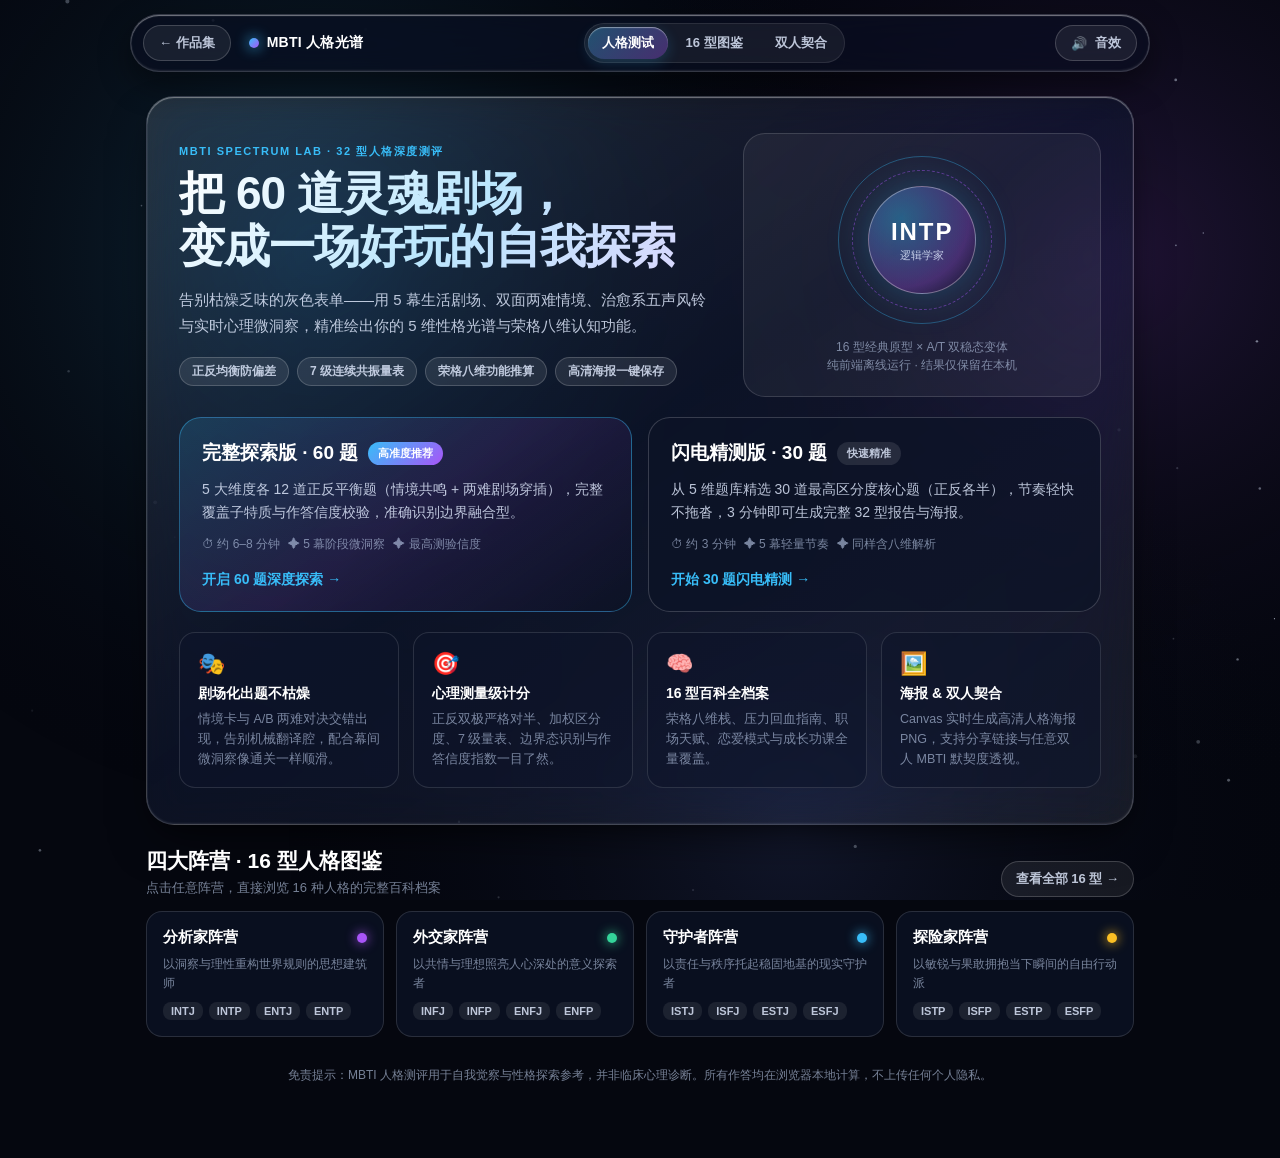
==== works/mbti-test/index.html @ 8639de43 "feat(mbti): 新增 MBTI 人格光谱测试作品并接入作品集" ====
<!DOCTYPE html>
<html lang="zh-CN">
<head>
  <meta charset="UTF-8" />
  <meta name="viewport" content="width=device-width, initial-scale=1.0, viewport-fit=cover" />
  <title>MBTI 人格光谱测试 · 尘狩作品集</title>
  <link rel="icon" type="image/svg+xml" href="../../assets/favicon.svg" />
  <link rel="stylesheet" href="style.css?v=20261125" />
</head>
<body>
  <canvas id="auroraCanvas" aria-hidden="true"></canvas>

  <header class="topbar">
    <div class="topbar-inner">
      <div class="top-left">
        <a class="pill-btn ghost" href="../../index.html">← 作品集</a>
        <button class="brand-btn" id="brandHomeBtn" type="button" aria-label="返回测试首页">
          <span class="brand-dot" aria-hidden="true"></span>
          <span class="brand-name">MBTI 人格光谱</span>
        </button>
      </div>
      <nav class="top-nav" aria-label="功能导航">
        <button class="nav-pill is-active" type="button" data-nav="home">人格测试</button>
        <button class="nav-pill" type="button" data-nav="atlas">16 型图鉴</button>
        <button class="nav-pill" type="button" data-nav="match">双人契合</button>
      </nav>
      <div class="top-right">
        <button class="pill-btn ghost icon-pill" id="soundToggleBtn" type="button" title="开关互动音效" aria-pressed="true">
          <span id="soundIcon" aria-hidden="true">🔊</span>
          <span class="hide-sm">音效</span>
        </button>
      </div>
    </div>
  </header>

  <main id="app" class="app-shell" aria-live="polite"></main>

  <div id="toast" class="toast" role="status" aria-live="polite"></div>

  <!-- 经典脚本按依赖顺序加载（兼容 GitHub Pages 与 file:// 双击离线运行） -->
  <script src="js/questions.js?v=20261125"></script>
  <script src="js/types-data.js?v=20261125"></script>
  <script src="js/audio-fx.js?v=20261125"></script>
  <script src="js/engine.js?v=20261125"></script>
  <script src="js/app.js?v=20261125"></script>
</body>
</html>
---- works/mbti-test/style.css ----
/* ============================================================================
 * style.css — MBTI 人格光谱测试 · 液态玻璃深空极光界面
 * 与主站 chenshou666.github.io 视觉体系一脉相承，纯原生 CSS 零外链
 * ========================================================================== */
:root {
  --bg: #05070f;
  --ink: #ffffff;
  --ink-2: rgba(226, 236, 255, 0.82);
  --ink-3: rgba(188, 204, 232, 0.62);
  --cyan: #38bdf8;
  --indigo: #818cf8;
  --violet: #a855f7;
  --green: #34d399;
  --rose: #fb7185;
  --amber: #fbbf24;
  --accent: #38bdf8;
  --accent-2: #a855f7;
  --glass: linear-gradient(145deg, rgba(255, 255, 255, 0.13) 0%, rgba(16, 23, 44, 0.68) 48%, rgba(255, 255, 255, 0.08) 100%);
  --glass-soft: rgba(15, 22, 42, 0.62);
  --border: rgba(255, 255, 255, 0.18);
  --border-strong: rgba(255, 255, 255, 0.34);
  --rim: inset 0 1px 1px rgba(255, 255, 255, 0.45), inset 0 -1px 2px rgba(255, 255, 255, 0.1);
  --shadow: 0 22px 48px -14px rgba(0, 0, 0, 0.58), 0 6px 18px -6px rgba(0, 0, 0, 0.35);
  --ease: cubic-bezier(0.16, 1, 0.3, 1);
  --spring: cubic-bezier(0.22, 1.32, 0.36, 1);
  --r-xl: 28px;
  --r-l: 22px;
  --r-m: 16px;
  --r-s: 12px;
}

*, *::before, *::after {
  box-sizing: border-box;
}

html, body {
  margin: 0;
  padding: 0;
  min-height: 100vh;
  background: var(--bg);
  color: var(--ink);
  font-family: -apple-system, BlinkMacSystemFont, "SF Pro Display", "SF Pro Text",
    "PingFang SC", "Helvetica Neue", "Microsoft YaHei", sans-serif;
  -webkit-font-smoothing: antialiased;
  overflow-x: hidden;
}

h1, h2, h3, h4, p, ul {
  margin: 0;
}

button, select, input {
  font-family: inherit;
  color: inherit;
}

button {
  cursor: pointer;
}

a {
  color: var(--cyan);
  text-decoration: none;
}

#auroraCanvas {
  position: fixed;
  inset: 0;
  width: 100%;
  height: 100%;
  z-index: 0;
  pointer-events: none;
}

/* ==================== 顶部液态玻璃胶囊栏 ==================== */
.topbar {
  position: sticky;
  top: 0;
  z-index: 30;
  padding: 14px 16px 6px;
}

.topbar-inner {
  max-width: 1020px;
  margin: 0 auto;
  display: flex;
  align-items: center;
  justify-content: space-between;
  gap: 12px;
  padding: 8px 12px;
  border-radius: 999px;
  background: rgba(10, 15, 31, 0.72);
  border: 1px solid var(--border);
  box-shadow: var(--rim), 0 12px 32px rgba(0, 0, 0, 0.45);
  backdrop-filter: blur(22px) saturate(180%);
  -webkit-backdrop-filter: blur(22px) saturate(180%);
}

.top-left, .top-right {
  display: flex;
  align-items: center;
  gap: 8px;
}

.brand-btn {
  display: inline-flex;
  align-items: center;
  gap: 8px;
  border: 0;
  background: transparent;
  padding: 6px 10px;
  border-radius: 999px;
  font-weight: 700;
  font-size: 14px;
  letter-spacing: 0.02em;
  transition: background 0.2s ease;
}

.brand-btn:hover {
  background: rgba(255, 255, 255, 0.08);
}

.brand-dot {
  width: 10px;
  height: 10px;
  border-radius: 50%;
  background: linear-gradient(135deg, var(--accent), var(--accent-2));
  box-shadow: 0 0 14px var(--accent);
}

.top-nav {
  display: flex;
  align-items: center;
  gap: 4px;
  padding: 3px;
  border-radius: 999px;
  background: rgba(255, 255, 255, 0.06);
  border: 1px solid rgba(255, 255, 255, 0.09);
}

.nav-pill {
  border: 0;
  background: transparent;
  color: var(--ink-2);
  font-size: 13px;
  font-weight: 600;
  padding: 7px 14px;
  border-radius: 999px;
  transition: all 0.25s var(--ease);
  white-space: nowrap;
}

.nav-pill:hover {
  color: var(--ink);
  background: rgba(255, 255, 255, 0.08);
}

.nav-pill.is-active {
  color: #ffffff;
  background: linear-gradient(135deg, rgba(56, 189, 248, 0.34), rgba(168, 85, 247, 0.34));
  box-shadow: inset 0 1px 1px rgba(255, 255, 255, 0.45), 0 4px 14px rgba(56, 189, 248, 0.2);
}

/* ==================== 按钮与玻璃面板 ==================== */
.pill-btn, .btn {
  display: inline-flex;
  align-items: center;
  justify-content: center;
  gap: 8px;
  border-radius: 999px;
  border: 1px solid var(--border);
  padding: 8px 15px;
  font-size: 13px;
  font-weight: 600;
  transition: transform 0.22s var(--spring), background 0.22s ease, border-color 0.22s ease, box-shadow 0.22s ease;
  white-space: nowrap;
}

.pill-btn.ghost, .btn-ghost {
  background: rgba(255, 255, 255, 0.07);
  color: var(--ink-2);
}

.pill-btn.ghost:hover, .btn-ghost:hover {
  background: rgba(255, 255, 255, 0.14);
  color: #fff;
  border-color: var(--border-strong);
}

.btn {
  padding: 12px 22px;
  font-size: 14px;
}

.btn:active, .pill-btn:active {
  transform: scale(0.97);
}

.btn-primary {
  background: linear-gradient(135deg, var(--accent), var(--accent-2));
  border-color: rgba(255, 255, 255, 0.32);
  color: #fff;
  box-shadow: 0 10px 26px -8px rgba(56, 189, 248, 0.55), inset 0 1px 1px rgba(255, 255, 255, 0.48);
}

.btn-primary:hover {
  transform: translateY(-2px);
  box-shadow: 0 14px 32px -8px rgba(168, 85, 247, 0.62), inset 0 1px 1px rgba(255, 255, 255, 0.6);
}

.btn-soft {
  background: rgba(255, 255, 255, 0.11);
  color: #fff;
  box-shadow: var(--rim);
}

.btn-soft:hover {
  background: rgba(255, 255, 255, 0.18);
  transform: translateY(-1px);
}

.btn-sm {
  padding: 8px 14px;
  font-size: 13px;
}

.panel {
  background: var(--glass);
  border: 1px solid var(--border);
  border-radius: var(--r-xl);
  box-shadow: var(--rim), var(--shadow);
  backdrop-filter: blur(22px) saturate(175%);
  -webkit-backdrop-filter: blur(22px) saturate(175%);
  padding: 26px;
}

.eyebrow {
  font-size: 11px;
  font-weight: 700;
  letter-spacing: 0.14em;
  text-transform: uppercase;
  color: var(--cyan);
  margin-bottom: 8px;
}

.chip {
  display: inline-flex;
  align-items: center;
  gap: 6px;
  padding: 5px 12px;
  border-radius: 999px;
  font-size: 12px;
  font-weight: 600;
  background: rgba(255, 255, 255, 0.09);
  border: 1px solid rgba(255, 255, 255, 0.18);
  color: var(--ink-2);
}

/* ==================== 主内容容器 ==================== */
.app-shell {
  position: relative;
  z-index: 2;
  max-width: 1020px;
  margin: 0 auto;
  padding: 18px 16px 72px;
}

.view-enter {
  animation: fadeUp 0.42s var(--ease) both;
}

@keyframes fadeUp {
  from {
    opacity: 0;
    transform: translateY(14px);
  }
  to {
    opacity: 1;
    transform: translateY(0);
  }
}

/* ==================== 首页 Landing ==================== */
.hero-panel {
  position: relative;
  overflow: hidden;
  padding: 36px 32px;
}

.hero-grid {
  display: grid;
  grid-template-columns: 1.35fr 0.9fr;
  gap: 28px;
  align-items: center;
}

.hero-title {
  font-size: clamp(30px, 4.8vw, 46px);
  line-height: 1.15;
  font-weight: 800;
  letter-spacing: -0.02em;
  background: linear-gradient(135deg, #ffffff 0%, #bae6fd 52%, #ddd6fe 100%);
  -webkit-background-clip: text;
  background-clip: text;
  color: transparent;
}

.hero-sub {
  margin-top: 14px;
  font-size: 15px;
  line-height: 1.75;
  color: var(--ink-2);
}

.hero-badges {
  display: flex;
  flex-wrap: wrap;
  gap: 8px;
  margin-top: 18px;
}

.hero-orb-stage {
  display: flex;
  flex-direction: column;
  align-items: center;
  justify-content: center;
  gap: 14px;
  padding: 22px;
  border-radius: var(--r-l);
  background: rgba(255, 255, 255, 0.05);
  border: 1px solid rgba(255, 255, 255, 0.14);
}

.orb-ring {
  position: relative;
  width: 168px;
  height: 168px;
  display: grid;
  place-items: center;
}

.orb-ring::before, .orb-ring::after {
  content: "";
  position: absolute;
  inset: 0;
  border-radius: 50%;
  border: 1.5px solid rgba(56, 189, 248, 0.35);
  animation: spinSlow 18s linear infinite;
}

.orb-ring::after {
  inset: 14px;
  border-style: dashed;
  border-color: rgba(168, 85, 247, 0.45);
  animation-direction: reverse;
  animation-duration: 24s;
}

@keyframes spinSlow {
  to { transform: rotate(360deg); }
}

.orb-core {
  width: 108px;
  height: 108px;
  border-radius: 50%;
  display: flex;
  flex-direction: column;
  align-items: center;
  justify-content: center;
  background: radial-gradient(circle at 30% 30%, rgba(56, 189, 248, 0.42), rgba(168, 85, 247, 0.3) 65%, rgba(9, 13, 28, 0.92));
  border: 1px solid rgba(255, 255, 255, 0.35);
  box-shadow: 0 0 42px rgba(56, 189, 248, 0.28);
}

.orb-core strong {
  font-size: 24px;
  letter-spacing: 0.08em;
}

.orb-core span {
  font-size: 11px;
  color: var(--ink-2);
  margin-top: 2px;
}

.orb-caption {
  font-size: 12px;
  color: var(--ink-3);
  text-align: center;
  line-height: 1.5;
}

/* 模式选择卡片 */
.mode-grid {
  display: grid;
  grid-template-columns: repeat(2, minmax(0, 1fr));
  gap: 16px;
  margin-top: 20px;
}

.mode-card {
  position: relative;
  display: flex;
  flex-direction: column;
  gap: 12px;
  padding: 22px;
  border-radius: var(--r-l);
  background: rgba(13, 20, 40, 0.72);
  border: 1px solid var(--border);
  text-align: left;
  transition: transform 0.25s var(--spring), border-color 0.25s ease, box-shadow 0.25s ease;
}

.mode-card:hover {
  transform: translateY(-4px);
  border-color: rgba(56, 189, 248, 0.6);
  box-shadow: 0 18px 36px -14px rgba(56, 189, 248, 0.35);
}

.mode-card.recommended {
  background: linear-gradient(145deg, rgba(56, 189, 248, 0.16), rgba(168, 85, 247, 0.13), rgba(12, 18, 36, 0.8));
  border-color: rgba(56, 189, 248, 0.42);
}

.mode-head {
  display: flex;
  align-items: center;
  justify-content: space-between;
  gap: 10px;
}

.mode-head h3 {
  font-size: 19px;
  font-weight: 700;
}

.mode-tag {
  padding: 4px 10px;
  border-radius: 999px;
  font-size: 11px;
  font-weight: 700;
  background: linear-gradient(135deg, var(--cyan), var(--violet));
  color: #fff;
}

.mode-tag.soft {
  background: rgba(255, 255, 255, 0.1);
  color: var(--ink-2);
}

.mode-desc {
  font-size: 14px;
  line-height: 1.65;
  color: var(--ink-2);
}

.mode-meta {
  display: flex;
  flex-wrap: wrap;
  gap: 8px;
  font-size: 12px;
  color: var(--ink-3);
}

.mode-cta {
  margin-top: auto;
  padding-top: 6px;
  font-size: 14px;
  font-weight: 700;
  color: var(--cyan);
}

/* 恢复进度条 */
.resume-banner {
  margin-top: 16px;
  padding: 16px 20px;
  border-radius: var(--r-m);
  background: rgba(52, 211, 153, 0.12);
  border: 1px solid rgba(52, 211, 153, 0.35);
  display: flex;
  align-items: center;
  justify-content: space-between;
  gap: 14px;
  flex-wrap: wrap;
}

.resume-banner p {
  font-size: 14px;
  color: #d1fae5;
}

/* 首页亮点特性网格 */
.feature-strip {
  display: grid;
  grid-template-columns: repeat(4, minmax(0, 1fr));
  gap: 14px;
  margin-top: 20px;
}

.feat-box {
  padding: 18px;
  border-radius: var(--r-m);
  background: rgba(14, 21, 42, 0.6);
  border: 1px solid rgba(255, 255, 255, 0.12);
}

.feat-icon {
  font-size: 22px;
  margin-bottom: 8px;
}

.feat-box h4 {
  font-size: 14px;
  margin-bottom: 6px;
}

.feat-box p {
  font-size: 12.5px;
  line-height: 1.6;
  color: var(--ink-3);
}

/* 四大阵营预览 */
.section-block {
  margin-top: 22px;
}

.section-head {
  display: flex;
  align-items: flex-end;
  justify-content: space-between;
  gap: 12px;
  margin-bottom: 14px;
}

.section-head h2 {
  font-size: 21px;
  font-weight: 700;
}

.section-head p {
  font-size: 13px;
  color: var(--ink-3);
  margin-top: 4px;
}

.group-preview-grid {
  display: grid;
  grid-template-columns: repeat(4, minmax(0, 1fr));
  gap: 12px;
}

.group-mini {
  padding: 16px;
  border-radius: var(--r-m);
  background: rgba(13, 20, 40, 0.65);
  border: 1px solid rgba(255, 255, 255, 0.13);
  cursor: pointer;
  transition: transform 0.22s var(--spring), border-color 0.22s ease;
}

.group-mini:hover {
  transform: translateY(-3px);
  border-color: var(--grp-color, var(--cyan));
}

.group-mini-top {
  display: flex;
  align-items: center;
  justify-content: space-between;
  margin-bottom: 8px;
}

.group-dot {
  width: 10px;
  height: 10px;
  border-radius: 50%;
  background: var(--grp-color, var(--cyan));
  box-shadow: 0 0 12px var(--grp-color, var(--cyan));
}

.group-mini h3 {
  font-size: 15px;
}

.group-mini p {
  font-size: 12px;
  color: var(--ink-3);
  line-height: 1.55;
  margin: 6px 0 10px;
}

.group-type-pills {
  display: flex;
  flex-wrap: wrap;
  gap: 6px;
}

.mini-code {
  padding: 3px 8px;
  border-radius: 8px;
  font-size: 11px;
  font-weight: 700;
  background: rgba(255, 255, 255, 0.08);
  color: var(--ink-2);
}

/* ==================== 沉浸式答题舞台 ==================== */
.quiz-wrap {
  max-width: 780px;
  margin: 0 auto;
}

.quiz-header {
  display: flex;
  align-items: center;
  justify-content: space-between;
  gap: 12px;
  margin-bottom: 12px;
  flex-wrap: wrap;
}

.act-pill {
  display: inline-flex;
  align-items: center;
  gap: 8px;
  padding: 6px 14px;
  border-radius: 999px;
  background: rgba(255, 255, 255, 0.09);
  border: 1px solid rgba(255, 255, 255, 0.18);
  font-size: 13px;
  font-weight: 700;
}

.act-pill .act-badge {
  font-size: 10px;
  letter-spacing: 0.1em;
  padding: 2px 7px;
  border-radius: 999px;
  background: linear-gradient(135deg, var(--accent), var(--accent-2));
  color: #fff;
}

.quiz-counter {
  font-size: 13px;
  color: var(--ink-2);
  font-weight: 600;
}

/* 5 幕分段进度条 */
.act-progress {
  display: grid;
  grid-template-columns: repeat(5, 1fr);
  gap: 6px;
  margin-bottom: 16px;
}

.act-seg {
  height: 6px;
  border-radius: 999px;
  background: rgba(255, 255, 255, 0.11);
  overflow: hidden;
}

.act-seg i {
  display: block;
  height: 100%;
  border-radius: inherit;
  background: linear-gradient(90deg, var(--accent), var(--accent-2));
  transition: width 0.35s var(--ease);
}

/* 题卡主舞台 */
.q-card {
  position: relative;
  padding: 30px 28px 26px;
  overflow: hidden;
}

.q-card.anim-next {
  animation: cardSlideIn 0.34s var(--ease) both;
}

@keyframes cardSlideIn {
  from {
    opacity: 0;
    transform: translateY(10px) scale(0.985);
  }
  to {
    opacity: 1;
    transform: translateY(0) scale(1);
  }
}

.q-meta-row {
  display: flex;
  align-items: center;
  justify-content: space-between;
  gap: 10px;
  margin-bottom: 18px;
}

.scene-tag {
  display: inline-flex;
  align-items: center;
  gap: 8px;
  padding: 6px 13px;
  border-radius: 999px;
  background: rgba(255, 255, 255, 0.08);
  border: 1px solid rgba(255, 255, 255, 0.16);
  font-size: 13px;
  font-weight: 600;
  color: #e2ecff;
}

.q-kind-badge {
  font-size: 11px;
  color: var(--ink-3);
  padding: 4px 10px;
  border-radius: 999px;
  background: rgba(255, 255, 255, 0.05);
}

.q-statement {
  font-size: clamp(19px, 2.7vw, 24px);
  line-height: 1.58;
  font-weight: 650;
  color: #ffffff;
  min-height: 86px;
  display: flex;
  align-items: center;
}

/* 两难双面剧场卡 */
.dilemma-prompt {
  font-size: 16px;
  color: var(--ink-2);
  margin-bottom: 14px;
  font-weight: 600;
}

.dilemma-grid {
  display: grid;
  grid-template-columns: 1fr auto 1fr;
  gap: 12px;
  align-items: stretch;
}

.dilemma-side {
  padding: 16px 18px;
  border-radius: var(--r-m);
  background: rgba(255, 255, 255, 0.06);
  border: 1px solid rgba(255, 255, 255, 0.14);
  display: flex;
  flex-direction: column;
  gap: 8px;
  transition: border-color 0.25s ease, background 0.25s ease;
}

.dilemma-side.side-a.is-lit {
  border-color: rgba(56, 189, 248, 0.65);
  background: rgba(56, 189, 248, 0.14);
}

.dilemma-side.side-b.is-lit {
  border-color: rgba(168, 85, 247, 0.65);
  background: rgba(168, 85, 247, 0.14);
}

.side-badge {
  display: inline-flex;
  align-items: center;
  justify-content: center;
  width: 26px;
  height: 26px;
  border-radius: 8px;
  font-size: 12px;
  font-weight: 800;
}

.side-a .side-badge {
  background: rgba(56, 189, 248, 0.24);
  color: #7dd3fc;
}

.side-b .side-badge {
  background: rgba(168, 85, 247, 0.24);
  color: #d8b4fe;
}

.dilemma-side p {
  font-size: 14.5px;
  line-height: 1.62;
  color: #f8fafc;
}

.dilemma-vs {
  display: grid;
  place-items: center;
  font-size: 11px;
  font-weight: 800;
  letter-spacing: 0.08em;
  color: var(--ink-3);
}

/* 7 档极光共振球量表 */
.scale-box {
  margin-top: 28px;
  padding-top: 22px;
  border-top: 1px solid rgba(255, 255, 255, 0.1);
}

.scale-poles {
  display: flex;
  align-items: center;
  justify-content: space-between;
  font-size: 13px;
  font-weight: 700;
  margin-bottom: 16px;
}

.pole-left { color: #7dd3fc; }
.pole-mid { color: var(--ink-3); font-size: 12px; font-weight: 500; }
.pole-right { color: #d8b4fe; }

.orb-row {
  display: flex;
  align-items: center;
  justify-content: space-between;
  gap: 8px;
  padding: 6px 4px;
}

.choice-orb {
  position: relative;
  border-radius: 50%;
  border: 2px solid var(--orb-color, rgba(255, 255, 255, 0.35));
  background: rgba(255, 255, 255, 0.05);
  display: grid;
  place-items: center;
  flex-shrink: 0;
  transition: transform 0.24s var(--spring), background 0.22s ease, box-shadow 0.22s ease, border-color 0.22s ease;
}

.choice-orb[data-size="lg"] { width: 58px; height: 58px; }
.choice-orb[data-size="md"] { width: 48px; height: 48px; }
.choice-orb[data-size="sm"] { width: 40px; height: 40px; }
.choice-orb[data-size="xs"] { width: 34px; height: 34px; }

.choice-orb.left { --orb-color: #38bdf8; }
.choice-orb.mid { --orb-color: rgba(203, 213, 225, 0.6); }
.choice-orb.right { --orb-color: #a855f7; }

.choice-orb:hover {
  transform: scale(1.12);
  background: color-mix(in srgb, var(--orb-color) 25%, transparent);
  box-shadow: 0 0 22px color-mix(in srgb, var(--orb-color) 45%, transparent);
}

.choice-orb.is-selected {
  transform: scale(1.14);
  background: var(--orb-color);
  border-color: #ffffff;
  box-shadow: 0 0 28px var(--orb-color);
}

.orb-key {
  font-size: 11px;
  font-weight: 700;
  color: rgba(255, 255, 255, 0.62);
  pointer-events: none;
}

.choice-orb.is-selected .orb-key {
  color: #05070f;
}

.scale-hint-line {
  margin-top: 14px;
  min-height: 22px;
  text-align: center;
  font-size: 13px;
  color: var(--ink-2);
  transition: opacity 0.25s ease;
}

/* 底部控制栏与答题星图导航 */
.quiz-footer {
  display: flex;
  align-items: center;
  justify-content: space-between;
  gap: 10px;
  margin-top: 20px;
  flex-wrap: wrap;
}

.kbd-tip {
  font-size: 12px;
  color: var(--ink-3);
}

.q-map-bar {
  margin-top: 14px;
  padding: 12px 14px;
  border-radius: var(--r-m);
  background: rgba(11, 17, 34, 0.6);
  border: 1px solid rgba(255, 255, 255, 0.1);
}

.q-map-head {
  display: flex;
  align-items: center;
  justify-content: space-between;
  font-size: 12px;
  color: var(--ink-3);
  margin-bottom: 8px;
}

.q-dots {
  display: flex;
  flex-wrap: wrap;
  gap: 5px;
}

.q-dot {
  width: 11px;
  height: 11px;
  border-radius: 4px;
  border: 0;
  padding: 0;
  background: rgba(255, 255, 255, 0.14);
  transition: transform 0.18s ease, background 0.18s ease;
}

.q-dot:hover {
  transform: scale(1.3);
}

.q-dot.is-answered {
  background: rgba(56, 189, 248, 0.7);
}

.q-dot.is-current {
  background: #ffffff;
  box-shadow: 0 0 10px var(--cyan);
  transform: scale(1.25);
}

/* ==================== 幕间微洞察卡 & 星盘揭晓动画 ==================== */
.interlude-card, .reveal-card {
  max-width: 660px;
  margin: 24px auto;
  text-align: center;
  padding: 40px 28px;
}

.interlude-halo {
  width: 78px;
  height: 78px;
  margin: 0 auto 18px;
  border-radius: 50%;
  display: grid;
  place-items: center;
  font-size: 28px;
  background: radial-gradient(circle, rgba(56, 189, 248, 0.35), rgba(168, 85, 247, 0.15));
  border: 1px solid rgba(255, 255, 255, 0.28);
  box-shadow: 0 0 36px rgba(56, 189, 248, 0.32);
}

.interlude-clue {
  margin: 16px auto;
  padding: 18px 20px;
  border-radius: var(--r-m);
  background: rgba(255, 255, 255, 0.065);
  border: 1px solid rgba(255, 255, 255, 0.14);
  font-size: 15.5px;
  line-height: 1.75;
  color: #f8fafc;
}

.interlude-pace {
  font-size: 13px;
  color: var(--cyan);
  margin-bottom: 22px;
}

.reveal-letters {
  display: flex;
  align-items: center;
  justify-content: center;
  gap: 12px;
  margin: 26px 0;
}

.reveal-char {
  width: 66px;
  height: 78px;
  border-radius: 18px;
  display: grid;
  place-items: center;
  font-size: 34px;
  font-weight: 800;
  background: rgba(255, 255, 255, 0.07);
  border: 1px solid rgba(255, 255, 255, 0.22);
  color: var(--ink-3);
  transition: all 0.45s var(--spring);
}

.reveal-char.is-lit {
  color: #ffffff;
  background: linear-gradient(145deg, var(--accent), var(--accent-2));
  border-color: #ffffff;
  box-shadow: 0 0 32px var(--accent);
  transform: translateY(-6px) scale(1.06);
}

/* ==================== 完整人格结果报告 ==================== */
.shared-banner {
  margin-bottom: 16px;
  padding: 14px 18px;
  border-radius: var(--r-m);
  background: rgba(168, 85, 247, 0.15);
  border: 1px solid rgba(168, 85, 247, 0.38);
  display: flex;
  align-items: center;
  justify-content: space-between;
  gap: 12px;
  flex-wrap: wrap;
  font-size: 14px;
}

.report-hero {
  position: relative;
  overflow: hidden;
  padding: 32px 30px;
}

.report-hero-grid {
  display: grid;
  grid-template-columns: 150px 1fr;
  gap: 24px;
  align-items: center;
}

.sigil-box {
  width: 148px;
  height: 148px;
  border-radius: 30px;
  display: grid;
  place-items: center;
  padding: 20px;
  background: radial-gradient(circle at 30% 25%, color-mix(in srgb, var(--accent) 34%, transparent), rgba(9, 14, 28, 0.88));
  border: 1px solid rgba(255, 255, 255, 0.28);
  box-shadow: 0 18px 40px -12px color-mix(in srgb, var(--accent) 45%, transparent);
  color: #ffffff;
}

.sigil-box svg {
  width: 94px;
  height: 94px;
  filter: drop-shadow(0 0 12px var(--accent));
}

.report-code {
  font-size: clamp(38px, 6vw, 58px);
  font-weight: 850;
  line-height: 1.04;
  letter-spacing: 0.03em;
  background: linear-gradient(135deg, #ffffff 15%, var(--accent) 62%, var(--accent-2));
  -webkit-background-clip: text;
  background-clip: text;
  color: transparent;
}

.report-name-row {
  display: flex;
  align-items: baseline;
  flex-wrap: wrap;
  gap: 10px;
  margin-top: 6px;
}

.report-name-row h1 {
  font-size: 26px;
  font-weight: 750;
}

.report-en {
  font-size: 14px;
  color: var(--ink-3);
  font-weight: 600;
}

.report-motto {
  margin-top: 12px;
  font-size: 15.5px;
  line-height: 1.65;
  color: #f1f5ff;
  padding-left: 12px;
  border-left: 3px solid var(--accent);
}

.kw-list {
  display: flex;
  flex-wrap: wrap;
  gap: 8px;
  margin-top: 16px;
}

.kw-pill {
  padding: 5px 12px;
  border-radius: 999px;
  font-size: 12.5px;
  font-weight: 600;
  background: rgba(255, 255, 255, 0.08);
  border: 1px solid rgba(255, 255, 255, 0.16);
  color: var(--ink-2);
}

.report-actions {
  display: flex;
  flex-wrap: wrap;
  gap: 10px;
  margin-top: 20px;
  padding-top: 18px;
  border-top: 1px solid rgba(255, 255, 255, 0.11);
}

/* 五维光谱条 */
.spectrum-list {
  display: flex;
  flex-direction: column;
  gap: 16px;
  margin-top: 14px;
}

.spec-row {
  padding: 14px 16px;
  border-radius: var(--r-m);
  background: rgba(255, 255, 255, 0.045);
  border: 1px solid rgba(255, 255, 255, 0.1);
}

.spec-head {
  display: flex;
  align-items: center;
  justify-content: space-between;
  gap: 10px;
  margin-bottom: 10px;
  flex-wrap: wrap;
}

.spec-title {
  font-size: 14px;
  font-weight: 700;
}

.spec-tag {
  font-size: 12px;
  padding: 3px 9px;
  border-radius: 999px;
  background: rgba(255, 255, 255, 0.09);
  color: var(--ink-2);
}

.spec-tag.borderline {
  background: rgba(251, 191, 36, 0.16);
  color: #fde68a;
  border: 1px solid rgba(251, 191, 36, 0.35);
}

.spec-track-wrap {
  display: grid;
  grid-template-columns: 78px 1fr 78px;
  gap: 12px;
  align-items: center;
}

.spec-pole {
  font-size: 12.5px;
  font-weight: 700;
  color: var(--ink-3);
}

.spec-pole.is-win {
  color: #ffffff;
}

.spec-pole.right {
  text-align: right;
}

.spec-track {
  position: relative;
  height: 12px;
  border-radius: 999px;
  background: rgba(255, 255, 255, 0.1);
  overflow: hidden;
}

.spec-track::after {
  content: "";
  position: absolute;
  left: 50%;
  top: 0;
  bottom: 0;
  width: 2px;
  background: rgba(255, 255, 255, 0.25);
}

.spec-fill {
  position: absolute;
  top: 0;
  bottom: 0;
  border-radius: 999px;
  transition: width 0.7s var(--ease);
}

.spec-desc {
  margin-top: 8px;
  font-size: 12.5px;
  color: var(--ink-3);
  line-height: 1.55;
}

/* 报告信息双栏与多模块 */
.report-grid-2 {
  display: grid;
  grid-template-columns: repeat(2, minmax(0, 1fr));
  gap: 16px;
  margin-top: 18px;
}

.sub-panel {
  padding: 22px;
  border-radius: var(--r-l);
}

.sub-panel h3 {
  font-size: 17px;
  font-weight: 700;
  margin-bottom: 12px;
  display: flex;
  align-items: center;
  gap: 8px;
}

.body-copy {
  font-size: 14.5px;
  line-height: 1.78;
  color: var(--ink-2);
}

.bullet-list {
  padding: 0;
  list-style: none;
  display: flex;
  flex-direction: column;
  gap: 10px;
}

.bullet-list li {
  position: relative;
  padding-left: 18px;
  font-size: 14px;
  line-height: 1.68;
  color: var(--ink-2);
}

.bullet-list li::before {
  content: "";
  position: absolute;
  left: 0;
  top: 9px;
  width: 7px;
  height: 7px;
  border-radius: 50%;
  background: var(--dot-color, var(--cyan));
}

/* 荣格八维认知功能栈 */
.fn-stack-grid {
  display: grid;
  grid-template-columns: repeat(2, minmax(0, 1fr));
  gap: 12px;
  margin-top: 12px;
}

.fn-card {
  padding: 15px 16px;
  border-radius: var(--r-m);
  background: rgba(255, 255, 255, 0.055);
  border: 1px solid rgba(255, 255, 255, 0.12);
}

.fn-card.primary {
  background: color-mix(in srgb, var(--accent) 14%, rgba(15, 22, 42, 0.6));
  border-color: color-mix(in srgb, var(--accent) 45%, transparent);
}

.fn-top {
  display: flex;
  align-items: center;
  justify-content: space-between;
  margin-bottom: 8px;
}

.fn-code {
  font-size: 19px;
  font-weight: 800;
}

.fn-role {
  font-size: 11px;
  padding: 3px 8px;
  border-radius: 999px;
  background: rgba(255, 255, 255, 0.1);
  color: var(--ink-2);
}

.fn-card p {
  font-size: 13px;
  line-height: 1.62;
  color: var(--ink-2);
  margin-top: 6px;
}

.fn-8-bars {
  display: grid;
  grid-template-columns: repeat(4, minmax(0, 1fr));
  gap: 10px;
  margin-top: 16px;
}

.fn-mini {
  padding: 10px 12px;
  border-radius: var(--r-s);
  background: rgba(255, 255, 255, 0.045);
  border: 1px solid rgba(255, 255, 255, 0.09);
}

.fn-mini-top {
  display: flex;
  justify-content: space-between;
  font-size: 12px;
  font-weight: 700;
  margin-bottom: 6px;
}

.fn-mini-bar {
  height: 6px;
  border-radius: 999px;
  background: rgba(255, 255, 255, 0.1);
  overflow: hidden;
}

.fn-mini-bar i {
  display: block;
  height: 100%;
  border-radius: inherit;
  background: linear-gradient(90deg, var(--accent), var(--accent-2));
}

/* 关系配对标签 */
.pair-group {
  margin-top: 12px;
}

.pair-label {
  font-size: 12px;
  color: var(--ink-3);
  margin-bottom: 6px;
}

.pair-chips {
  display: flex;
  flex-wrap: wrap;
  gap: 8px;
}

.pair-btn {
  border: 1px solid rgba(255, 255, 255, 0.18);
  background: rgba(255, 255, 255, 0.07);
  border-radius: 12px;
  padding: 6px 12px;
  font-size: 12.5px;
  font-weight: 700;
  color: #fff;
  transition: transform 0.2s var(--spring), border-color 0.2s ease, background 0.2s ease;
}

.pair-btn:hover {
  transform: translateY(-2px);
  border-color: var(--cyan);
  background: rgba(56, 189, 248, 0.18);
}

/* 信度徽章条 */
.reliability-bar {
  margin-top: 14px;
  padding: 14px 16px;
  border-radius: var(--r-m);
  background: rgba(255, 255, 255, 0.045);
  border: 1px solid rgba(255, 255, 255, 0.11);
  display: flex;
  align-items: center;
  justify-content: space-between;
  gap: 12px;
  flex-wrap: wrap;
  font-size: 13px;
  color: var(--ink-2);
}

.warn-list {
  margin-top: 8px;
  width: 100%;
  font-size: 12.5px;
  color: #fde68a;
  line-height: 1.6;
}

/* ==================== 16 型人格图鉴 ==================== */
.filter-row {
  display: flex;
  flex-wrap: wrap;
  gap: 8px;
  margin-bottom: 18px;
}

.filter-pill {
  border: 1px solid var(--border);
  background: rgba(255, 255, 255, 0.06);
  border-radius: 999px;
  padding: 7px 14px;
  font-size: 13px;
  font-weight: 600;
  color: var(--ink-2);
  transition: all 0.2s ease;
}

.filter-pill.is-active {
  background: linear-gradient(135deg, rgba(56, 189, 248, 0.35), rgba(168, 85, 247, 0.35));
  border-color: rgba(255, 255, 255, 0.38);
  color: #fff;
}

.atlas-grid {
  display: grid;
  grid-template-columns: repeat(4, minmax(0, 1fr));
  gap: 14px;
}

.type-card {
  display: flex;
  flex-direction: column;
  gap: 10px;
  padding: 18px;
  border-radius: var(--r-l);
  background: rgba(13, 20, 40, 0.68);
  border: 1px solid rgba(255, 255, 255, 0.14);
  text-align: left;
  transition: transform 0.25s var(--spring), border-color 0.25s ease, box-shadow 0.25s ease;
}

.type-card:hover {
  transform: translateY(-4px);
  border-color: var(--t-accent, var(--cyan));
  box-shadow: 0 18px 34px -14px color-mix(in srgb, var(--t-accent, var(--cyan)) 42%, transparent);
}

.type-card-top {
  display: flex;
  align-items: center;
  justify-content: space-between;
}

.type-sigil-sm {
  width: 44px;
  height: 44px;
  border-radius: 14px;
  display: grid;
  place-items: center;
  padding: 6px;
  background: color-mix(in srgb, var(--t-accent, var(--cyan)) 20%, rgba(10, 15, 30, 0.8));
  color: #fff;
}

.type-sigil-sm svg {
  width: 30px;
  height: 30px;
}

.type-card-code {
  font-size: 22px;
  font-weight: 800;
  color: var(--t-accent, var(--cyan));
}

.type-card-name {
  font-size: 16px;
  font-weight: 700;
}

.type-card-motto {
  font-size: 12.5px;
  line-height: 1.55;
  color: var(--ink-3);
}

/* ==================== 双人契合度实验室 ==================== */
.match-picker {
  display: grid;
  grid-template-columns: 1fr auto 1fr;
  gap: 14px;
  align-items: center;
  margin-top: 16px;
}

.select-box {
  display: flex;
  flex-direction: column;
  gap: 8px;
}

.select-box label {
  font-size: 12px;
  font-weight: 700;
  color: var(--ink-3);
  letter-spacing: 0.06em;
}

.glass-select {
  width: 100%;
  padding: 13px 16px;
  border-radius: var(--r-m);
  background: rgba(10, 16, 33, 0.88);
  border: 1px solid var(--border-strong);
  font-size: 15px;
  font-weight: 700;
  color: #fff;
  outline: none;
}

.glass-select:focus {
  border-color: var(--cyan);
  box-shadow: 0 0 0 3px rgba(56, 189, 248, 0.22);
}

.match-heart {
  font-size: 24px;
  width: 48px;
  height: 48px;
  border-radius: 50%;
  display: grid;
  place-items: center;
  background: rgba(255, 255, 255, 0.08);
  border: 1px solid rgba(255, 255, 255, 0.16);
  margin-top: 20px;
}

.match-score-hero {
  display: flex;
  align-items: center;
  gap: 24px;
  margin-top: 22px;
  padding: 22px;
  border-radius: var(--r-l);
  background: rgba(255, 255, 255, 0.055);
  border: 1px solid rgba(255, 255, 255, 0.14);
  flex-wrap: wrap;
}

.score-ring {
  width: 112px;
  height: 112px;
  border-radius: 50%;
  display: flex;
  flex-direction: column;
  align-items: center;
  justify-content: center;
  background: conic-gradient(var(--cyan) calc(var(--pct, 80) * 1%), rgba(255, 255, 255, 0.12) 0);
  position: relative;
  flex-shrink: 0;
}

.score-ring::before {
  content: "";
  position: absolute;
  inset: 9px;
  border-radius: 50%;
  background: #0b1122;
}

.score-ring strong, .score-ring span {
  position: relative;
  z-index: 1;
}

.score-ring strong {
  font-size: 30px;
  line-height: 1;
}

.score-ring span {
  font-size: 11px;
  color: var(--ink-3);
  margin-top: 3px;
}

.match-metrics {
  display: grid;
  grid-template-columns: repeat(4, minmax(0, 1fr));
  gap: 10px;
  margin-top: 16px;
}

.m-metric {
  padding: 12px 14px;
  border-radius: var(--r-m);
  background: rgba(255, 255, 255, 0.05);
  border: 1px solid rgba(255, 255, 255, 0.1);
}

.m-metric-top {
  display: flex;
  justify-content: space-between;
  font-size: 12.5px;
  margin-bottom: 7px;
  color: var(--ink-2);
}

.m-metric-bar {
  height: 7px;
  border-radius: 999px;
  background: rgba(255, 255, 255, 0.1);
  overflow: hidden;
}

.m-metric-bar i {
  display: block;
  height: 100%;
  border-radius: inherit;
  background: linear-gradient(90deg, var(--cyan), var(--violet));
}

/* ==================== Toast 提示 & 页脚 ==================== */
.toast {
  position: fixed;
  left: 50%;
  bottom: 24px;
  transform: translate(-50%, 16px);
  z-index: 60;
  padding: 11px 18px;
  border-radius: 999px;
  background: rgba(12, 18, 36, 0.92);
  border: 1px solid var(--border-strong);
  color: #fff;
  font-size: 13.5px;
  font-weight: 600;
  box-shadow: 0 14px 36px rgba(0, 0, 0, 0.5);
  opacity: 0;
  pointer-events: none;
  transition: opacity 0.25s ease, transform 0.25s var(--ease);
}

.toast.is-show {
  opacity: 1;
  transform: translate(-50%, 0);
}

.page-foot {
  margin-top: 28px;
  text-align: center;
  font-size: 12px;
  color: var(--ink-3);
  line-height: 1.7;
}

/* ==================== 响应式适配（平板 & 手机 390px） ==================== */
@media (max-width: 860px) {
  .hero-grid { grid-template-columns: 1fr; }
  .feature-strip { grid-template-columns: repeat(2, minmax(0, 1fr)); }
  .group-preview-grid { grid-template-columns: repeat(2, minmax(0, 1fr)); }
  .atlas-grid { grid-template-columns: repeat(2, minmax(0, 1fr)); }
  .report-grid-2 { grid-template-columns: 1fr; }
  .fn-8-bars { grid-template-columns: repeat(2, minmax(0, 1fr)); }
  .match-metrics { grid-template-columns: repeat(2, minmax(0, 1fr)); }
}

@media (max-width: 640px) {
  .topbar { padding: 10px 10px 4px; }
  .topbar-inner {
    flex-wrap: wrap;
    border-radius: 22px;
    padding: 8px 10px;
    gap: 8px;
  }
  .top-nav {
    order: 3;
    width: 100%;
    justify-content: space-between;
  }
  .nav-pill {
    flex: 1;
    padding: 7px 8px;
    font-size: 12.5px;
    text-align: center;
  }
  .brand-name { font-size: 13px; }
  .hide-sm { display: none; }
  .panel { padding: 20px 16px; border-radius: 22px; }
  .hero-panel { padding: 24px 18px; }
  .mode-grid { grid-template-columns: 1fr; }
  .dilemma-grid { grid-template-columns: 1fr; }
  .dilemma-vs { padding: 2px 0; }
  .choice-orb[data-size="lg"] { width: 44px; height: 44px; }
  .choice-orb[data-size="md"] { width: 38px; height: 38px; }
  .choice-orb[data-size="sm"] { width: 33px; height: 33px; }
  .choice-orb[data-size="xs"] { width: 28px; height: 28px; }
  .orb-row { gap: 4px; }
  .orb-key { font-size: 10px; }
  .q-card { padding: 20px 16px; }
  .q-statement { font-size: 17.5px; min-height: 70px; }
  .report-hero-grid { grid-template-columns: 1fr; text-align: center; }
  .sigil-box { margin: 0 auto; width: 120px; height: 120px; }
  .report-name-row { justify-content: center; }
  .report-motto { text-align: left; }
  .kw-list { justify-content: center; }
  .spec-track-wrap { grid-template-columns: 64px 1fr 64px; gap: 8px; }
  .spec-pole { font-size: 11.5px; }
  .fn-stack-grid { grid-template-columns: 1fr; }
  .match-picker { grid-template-columns: 1fr; }
  .match-heart { margin: 0 auto; }
  .reveal-char { width: 52px; height: 64px; font-size: 26px; }
}

@media (prefers-reduced-motion: reduce) {
  *, *::before, *::after {
    animation-duration: 0.01ms !important;
    animation-iteration-count: 1 !important;
    transition-duration: 0.01ms !important;
  }
}
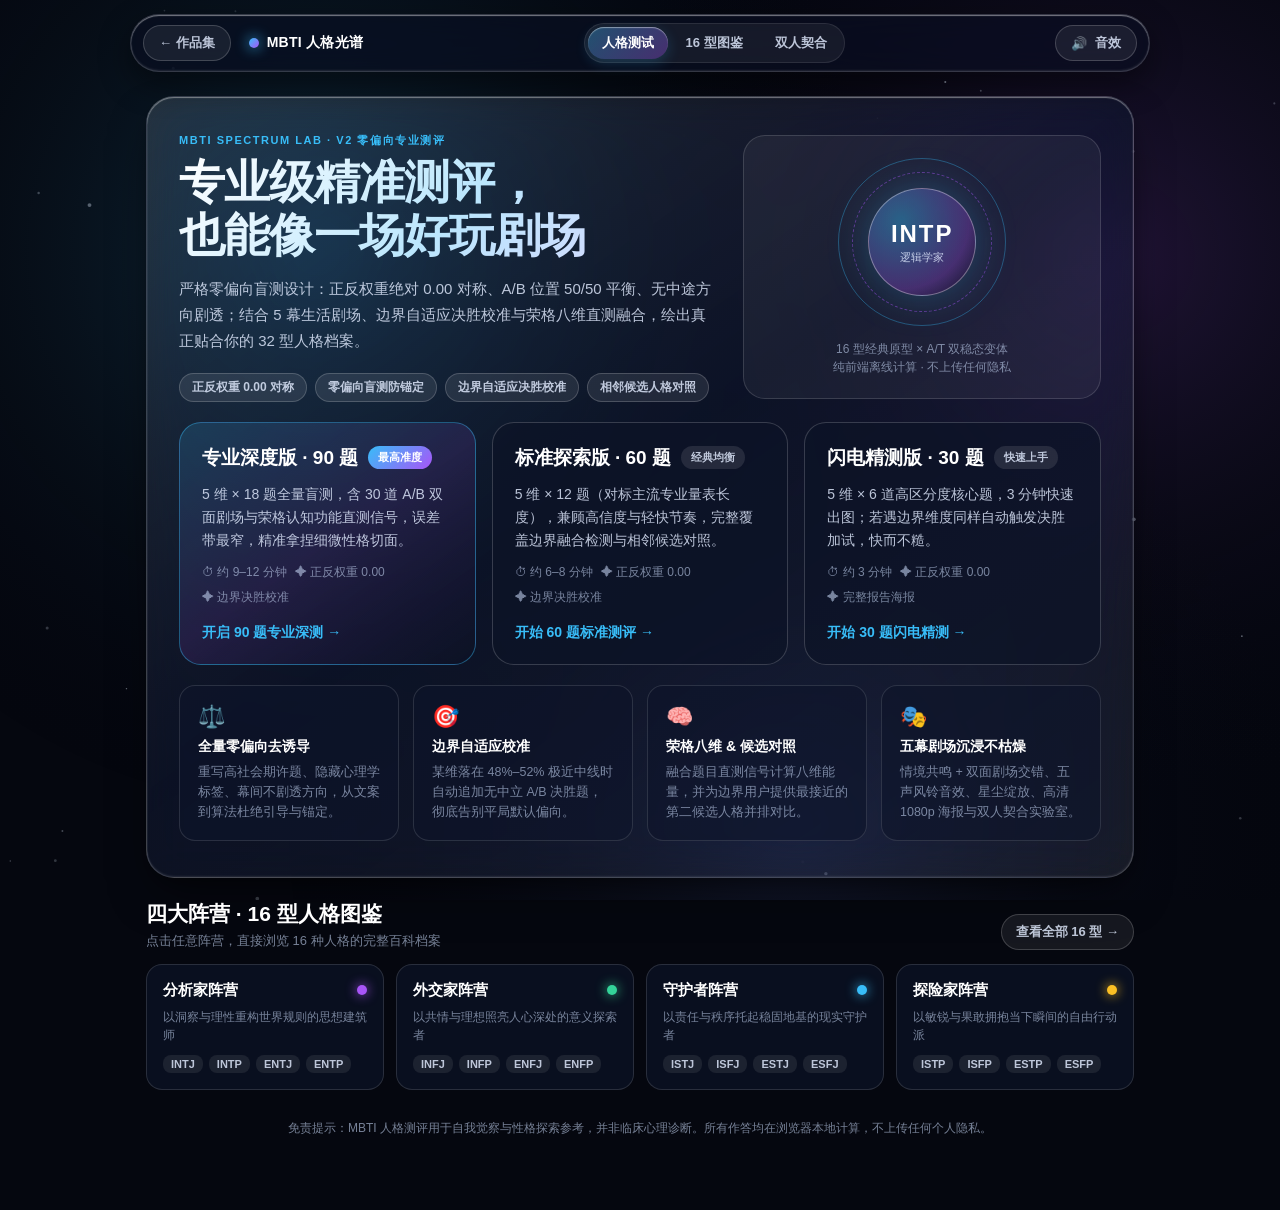
==== commit ef6fa282: "feat(mbti): 升级 V2 零偏向专业版（90/60/30 三档对称、边界决胜校准、八维直测融合与候选对照）" ====
--- a/works/mbti-test/index.html
+++ b/works/mbti-test/index.html
@@ -5,7 +5,7 @@
   <meta name="viewport" content="width=device-width, initial-scale=1.0, viewport-fit=cover" />
   <title>MBTI 人格光谱测试 · 尘狩作品集</title>
   <link rel="icon" type="image/svg+xml" href="../../assets/favicon.svg" />
-  <link rel="stylesheet" href="style.css?v=20261125" />
+  <link rel="stylesheet" href="style.css?v=20261125v2" />
 </head>
 <body>
   <canvas id="auroraCanvas" aria-hidden="true"></canvas>
@@ -38,10 +38,10 @@
   <div id="toast" class="toast" role="status" aria-live="polite"></div>
 
   <!-- 经典脚本按依赖顺序加载（兼容 GitHub Pages 与 file:// 双击离线运行） -->
-  <script src="js/questions.js?v=20261125"></script>
-  <script src="js/types-data.js?v=20261125"></script>
-  <script src="js/audio-fx.js?v=20261125"></script>
-  <script src="js/engine.js?v=20261125"></script>
-  <script src="js/app.js?v=20261125"></script>
+  <script src="js/questions.js?v=20261125v2"></script>
+  <script src="js/types-data.js?v=20261125v2"></script>
+  <script src="js/audio-fx.js?v=20261125v2"></script>
+  <script src="js/engine.js?v=20261125v2"></script>
+  <script src="js/app.js?v=20261125v2"></script>
 </body>
 </html>
--- a/works/mbti-test/style.css
+++ b/works/mbti-test/style.css
@@ -251,6 +251,8 @@
   border-radius: 999px;
   font-size: 12px;
   font-weight: 600;
+  white-space: nowrap;
+  flex-shrink: 0;
   background: rgba(255, 255, 255, 0.09);
   border: 1px solid rgba(255, 255, 255, 0.18);
   color: var(--ink-2);
@@ -399,6 +401,87 @@
   margin-top: 20px;
 }
 
+.mode-grid.mode-grid-3 {
+  grid-template-columns: repeat(3, minmax(0, 1fr));
+}
+
+/* 边界自适应决胜校准横幅 & 6 档球 */
+.tb-banner {
+  margin-bottom: 14px;
+  padding: 16px 20px;
+  border-radius: var(--r-l);
+  background: linear-gradient(135deg, rgba(251, 191, 36, 0.16), rgba(56, 189, 248, 0.12));
+  border: 1px solid rgba(251, 191, 36, 0.42);
+}
+
+.tb-banner strong {
+  font-size: 15px;
+  color: #fde68a;
+}
+
+.tb-banner p {
+  margin-top: 6px;
+  font-size: 13.5px;
+  line-height: 1.65;
+  color: var(--ink-2);
+}
+
+.orb-row.orb-row-6 {
+  max-width: 520px;
+  margin: 0 auto;
+}
+
+/* 相邻第二候选人格对照卡片 */
+.runner-grid {
+  display: grid;
+  grid-template-columns: repeat(auto-fit, minmax(290px, 1fr));
+  gap: 14px;
+  margin-top: 12px;
+}
+
+.runner-card {
+  padding: 18px 20px;
+  border-radius: var(--r-m);
+  background: rgba(255, 255, 255, 0.055);
+  border: 1px solid rgba(251, 191, 36, 0.28);
+}
+
+.runner-head {
+  display: flex;
+  align-items: center;
+  justify-content: space-between;
+  gap: 10px;
+  flex-wrap: wrap;
+}
+
+.runner-code {
+  font-size: 20px;
+  font-weight: 800;
+  color: var(--amber);
+}
+
+.runner-meta {
+  margin-top: 10px;
+  font-size: 13px;
+  line-height: 1.6;
+  color: var(--ink-2);
+}
+
+.runner-meta code {
+  padding: 2px 6px;
+  border-radius: 6px;
+  background: rgba(255, 255, 255, 0.09);
+  font-family: ui-monospace, SFMono-Regular, Menlo, Consolas, monospace;
+  font-size: 12px;
+}
+
+.runner-tip {
+  margin-top: 8px;
+  font-size: 13px;
+  line-height: 1.65;
+  color: var(--ink-3);
+}
+
 .mode-card {
   position: relative;
   display: flex;
@@ -530,6 +613,7 @@
   display: flex;
   align-items: flex-end;
   justify-content: space-between;
+  flex-wrap: wrap;
   gap: 12px;
   margin-bottom: 14px;
 }
@@ -1680,6 +1764,7 @@
 /* ==================== 响应式适配（平板 & 手机 390px） ==================== */
 @media (max-width: 860px) {
   .hero-grid { grid-template-columns: 1fr; }
+  .mode-grid.mode-grid-3 { grid-template-columns: 1fr; }
   .feature-strip { grid-template-columns: repeat(2, minmax(0, 1fr)); }
   .group-preview-grid { grid-template-columns: repeat(2, minmax(0, 1fr)); }
   .atlas-grid { grid-template-columns: repeat(2, minmax(0, 1fr)); }
